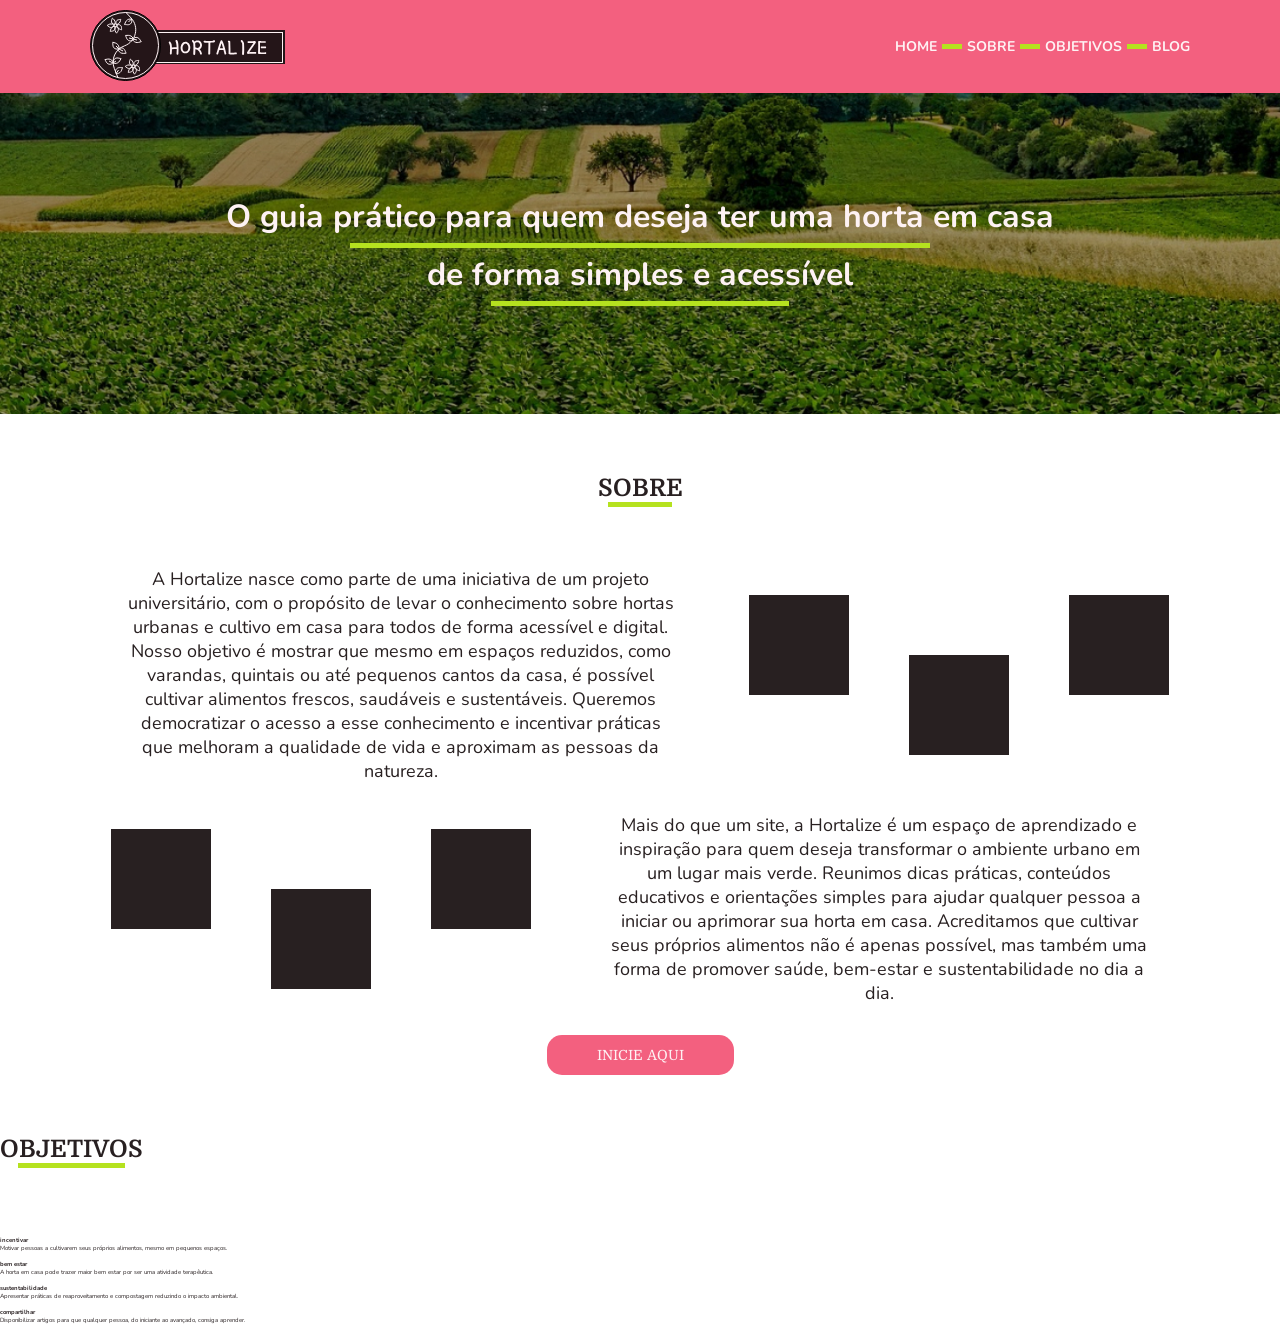
==== index.html @ 4fd70565 "Sobre css finalizado" ====
<!DOCTYPE html>
<html lang='pt-br'>
<head>
    <meta charset='utf-8'>
    <meta name='viewport' content='width=device-width, initial-scale=1'>
    <title>Hortalize</title>
    <link rel="preconnect" href="https://fonts.googleapis.com">
    <link rel="preconnect" href="https://fonts.gstatic.com" crossorigin>
    <link href="https://fonts.googleapis.com/css2?family=Nunito:ital,wght@0,200..1000;1,200..1000&display=swap" rel="stylesheet">
    <link rel="preconnect" href="https://fonts.googleapis.com">
    <link rel="preconnect" href="https://fonts.gstatic.com" crossorigin>
    <link href="https://fonts.googleapis.com/css2?family=Domine:wght@400..700&family=Nunito:ital,wght@0,200..1000;1,200..1000&display=swap" rel="stylesheet">
    <link rel='stylesheet' href='src/css/style.css'>
    <link rel="shortcut icon" href="src/assets/favicon.png" type="image/png">
</head>
<body>
    <header>
        <a href="#home" class="logo">
            <img src="src/assets/logo.svg" alt="Logo Hortalize">
        </a>
        <nav>
            <ul class="list-nav">
                <li><a href="#home">HOME</a></li>
                <li><a href="#sobre">SOBRE</a></li>
                <li><a href="#obj">OBJETIVOS</a></li>
                <li><a href="blog.html">BLOG</a></li>
            </ul>
        </nav>
    </header>
    <main>
        <section id="home">
            <h1>
                <p>
                    O guia prático para quem deseja ter uma horta em casa
                </p>
                <p>
                    de forma simples e acessível
                </p>
            </h1>
        </section>
        <section id="sobre">
            <h2 class="section-title">
                sobre
            </h2>
            <div class="sobre-description">
                <p>
                    A Hortalize nasce como parte de uma iniciativa de um projeto universitário, com o propósito de levar o conhecimento sobre hortas urbanas e cultivo em casa para todos de forma acessível e digital. Nosso objetivo é mostrar que mesmo em espaços reduzidos, como varandas, quintais ou até pequenos cantos da casa, é possível cultivar alimentos frescos, saudáveis e sustentáveis. Queremos democratizar o acesso a esse conhecimento e incentivar práticas que melhoram a qualidade de vida e aproximam as pessoas da natureza.
                </p>
                <ul class="sobre-icons">
                    <li><img src="" alt=""></li>
                    <li><img src="" alt=""></li>
                    <li><img src="" alt=""></li>
                </ul>
            </div>
            <div class="sobre-description">
                <ul class="sobre-icons">
                    <li><img src="" alt=""></li>
                    <li><img src="" alt=""></li>
                    <li><img src="" alt=""></li>
                </ul>
                <p>
                    Mais do que um site, a Hortalize é um espaço de aprendizado e inspiração para quem deseja transformar o ambiente urbano em um lugar mais verde. Reunimos dicas práticas, conteúdos educativos e orientações simples para ajudar qualquer pessoa a iniciar ou aprimorar sua horta em casa. Acreditamos que cultivar seus próprios alimentos não é apenas possível, mas também uma forma de promover saúde, bem-estar e sustentabilidade no dia a dia.
                </p>
            </div>
            <a id="sobre-button" href="blog.html">INICIE AQUI</a>

        </section>
        <section id="obj">
            <h2 class="section-title">
                OBJETIVOS
            </h2>
            <ul class="obj-list">
                <li>
                    <img src="" alt="">
                    <h3>
                        incentivar
                    </h3>
                    <p>
                        Motivar pessoas a cultivarem seus próprios alimentos, mesmo em pequenos espaços.
                    </p>
                </li>
                <li>
                    <img src="" alt="">
                    <h3>bem estar</h3>
                    <p>
                        A horta em casa pode trazer maior bem estar por ser uma atividade terapêutica.
                    </p>
                </li>
                <li>
                    <img src="" alt="">
                    <h3>sustentabilidade</h3>
                    <p>
                        Apresentar práticas de reaproveitamento e compostagem reduzindo o impacto ambiental.
                    </p>
                </li>
                <li>
                    <img src="" alt="">
                    <h3>compartilhar</h3>
                    <p>
                        Disponibilizar artigos para que qualquer pessoa, do iniciante ao avançado, consiga aprender.
                    </p>
                </li>
            </ul>
        </section>
    </main>
    <footer>
    </footer>

</body>
</html>
---- src/css/style.css ----
:root{
    --primary-bg: #F3607F;
    --secondary-bg: #FEF2F4;
    --primary-contrast: #B5E21F;
    --text-color:#282021;
    --text-color-contrast:#FEF2F4;
    --font-text: "Nunito", sans-serif;
    --font-title: "Domine", serif;
}

* {
    color: var(--text-color);
    padding: 0;
    margin: 0;
    outline: 0;
    box-sizing: border-box;
    font-family: var(--font-text);
    font-size: 62.5%;
    text-decoration: none;
    list-style-type: none;
}

header{
    display: flex;
    justify-content: space-between;
    align-items: center;
    background-color: var(--primary-bg);
    padding: 1rem 9rem;
}

.list-nav {
    display: flex;
}

.list-nav li::after {
    display: inline-block;
    content: "";
    background-color: var(--primary-contrast);
    width: 20px;
    height: 5px;
    margin: 0px 5px;
    margin-bottom: 2.5px;
}

.list-nav li:last-child::after {
    display: none;
}

.list-nav li a {
    font-size: 1.4rem;
    font-weight: bold;
    color: var(--text-color-contrast);
}

.list-nav li a:hover, #sobre-button:hover {
    opacity: .85;
    transition: .15s ease-in-out;
}

#home {
    background-image: url("../assets/background-home.jpg");
    background-repeat: no-repeat;
    background-size: cover;
    background-position: center;
    padding: 8% 0px;
}

#home > h1,#sobre {
    display: grid;
    place-items: center;
}

#home > h1 p {
    display: flex;
    flex-direction: column;
    justify-content: center;
    font-size: 3.2rem;
    color: var(--text-color-contrast);
    font-weight: bold;
    width: fit-content;
}

#home > h1 p::after {
    content: "";
    background-color: var(--primary-contrast);
    margin: 5px 0px;
    width: 70%;
    height: 5px;
    align-self: center;
}

.section-title {
    display: flex;
    flex-direction: column;
    font-size: 2.4rem;
    font-family: var(--font-title);
    font-weight: bold;
    text-transform: uppercase;
    text-align: center;
    padding: 60px 0px;
    width: fit-content;
}

.section-title::after {
    display: block;
    content: "";
    background-color: var(--primary-contrast);
    width: 75%;
    height: 5px;
    align-self: center;
}

.sobre-description {
    display: flex;
    justify-content: center;
    align-items: center;
    flex-wrap: wrap;
    gap: calc(2rem + 3vw);
    margin-bottom: 30px;
}

.sobre-description p {
    font-size: 1.8rem;
    max-width: 580px;
    text-align: center;
    padding: 0px 15px;
}

.sobre-icons {
    display: flex;
    gap: 60px;
}

.sobre-icons li {
    display: block;
    background-color: #282021;
    width: 100px;
    height: 100px;
}

.sobre-icons li:nth-child(even) {
    margin-top: 60px;
}

#sobre-button {
    background-color: var(--primary-bg);
    font-size: 1.4rem;
    font-family: var(--font-title);
    color: var(--text-color-contrast);
    padding: 12px 50px;
    border: none;
    border-radius: 15px;
}
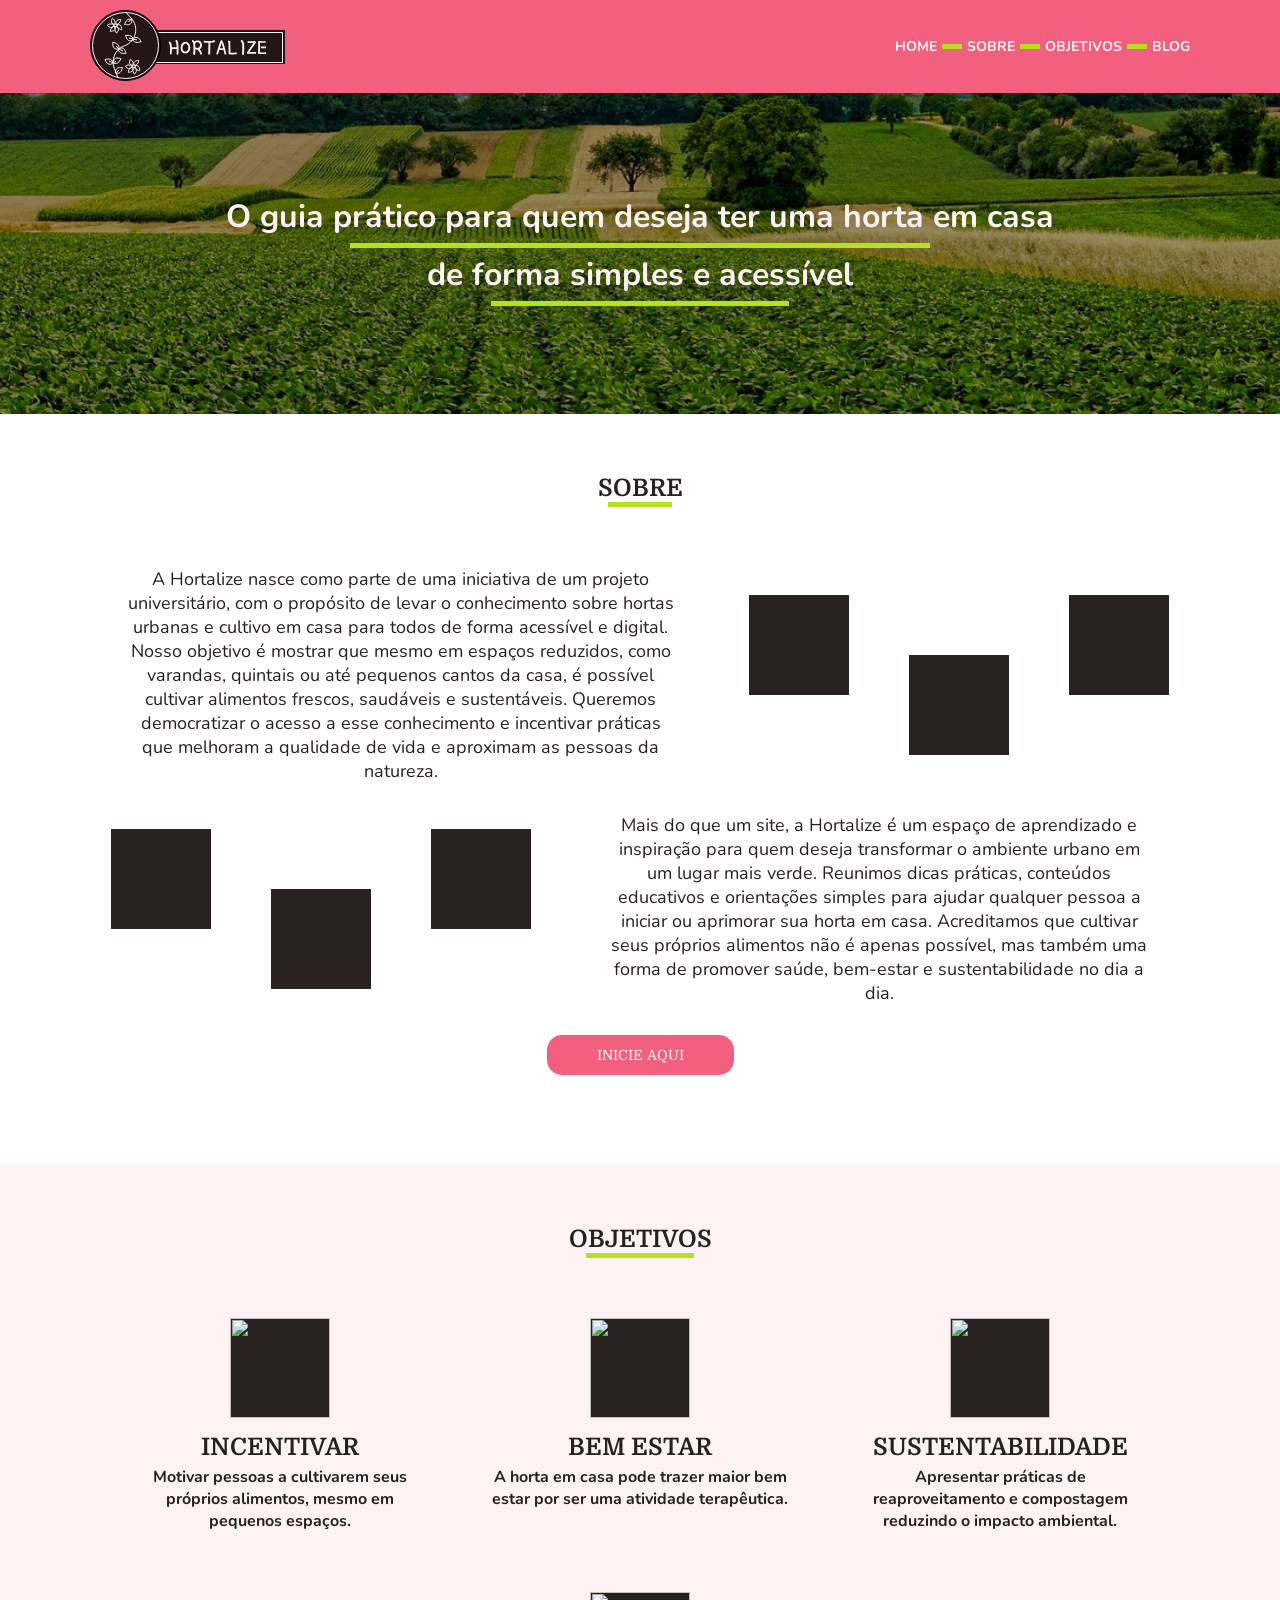
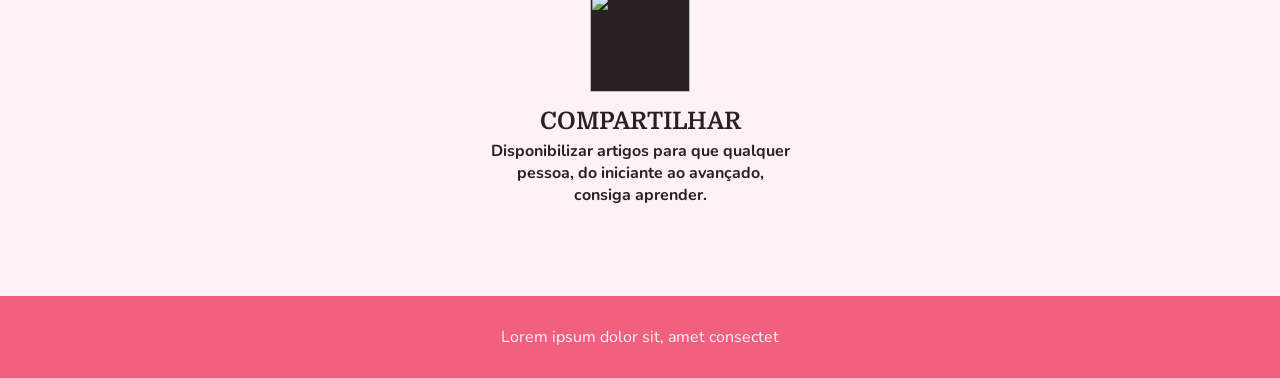
==== commit 72e40ee8: "Footer CSS completo" ====
--- a/index.html
+++ b/index.html
@@ -104,6 +104,7 @@
         </section>
     </main>
     <footer>
+        Lorem ipsum dolor sit, amet consectet
     </footer>
 
 </body>
--- a/src/css/style.css
+++ b/src/css/style.css
@@ -65,7 +65,7 @@
     padding: 8% 0px;
 }
 
-#home > h1,#sobre {
+#home > h1,#sobre, #obj {
     display: grid;
     place-items: center;
 }
@@ -131,7 +131,7 @@
     gap: 60px;
 }
 
-.sobre-icons li {
+.sobre-icons li, .obj-list li img {
     display: block;
     background-color: #282021;
     width: 100px;
@@ -152,3 +152,49 @@
     border-radius: 15px;
 }
 
+#obj {
+    background-color: var(--secondary-bg);
+    margin-top: 90px;
+    padding: 0px 15px 90px 15px;
+}
+
+.obj-list {
+    display: flex;
+    align-items: baseline;
+    justify-content: center;
+    flex-wrap: wrap;
+    gap: 60px;
+}
+
+.obj-list li {
+    display: flex;
+    flex-direction: column;
+    justify-content: center;
+    align-items: center;
+}
+
+.obj-list h3 {
+    font-size: 2.4rem;
+    font-family: var(--font-title);
+    font-weight: bold;
+    text-align: center;
+    text-transform: uppercase;
+    margin-top: 15px;
+    margin-bottom: 5px;
+}
+
+.obj-list p {
+    font-size: 1.6rem;
+    font-weight: bold;
+    text-align: center;
+    max-width: 300px;
+}
+
+
+footer {
+    background-color: var(--primary-bg);
+    font-size: 1.6rem;
+    color: var(--text-color-contrast);
+    padding: 30px 0;
+    text-align: center;
+}
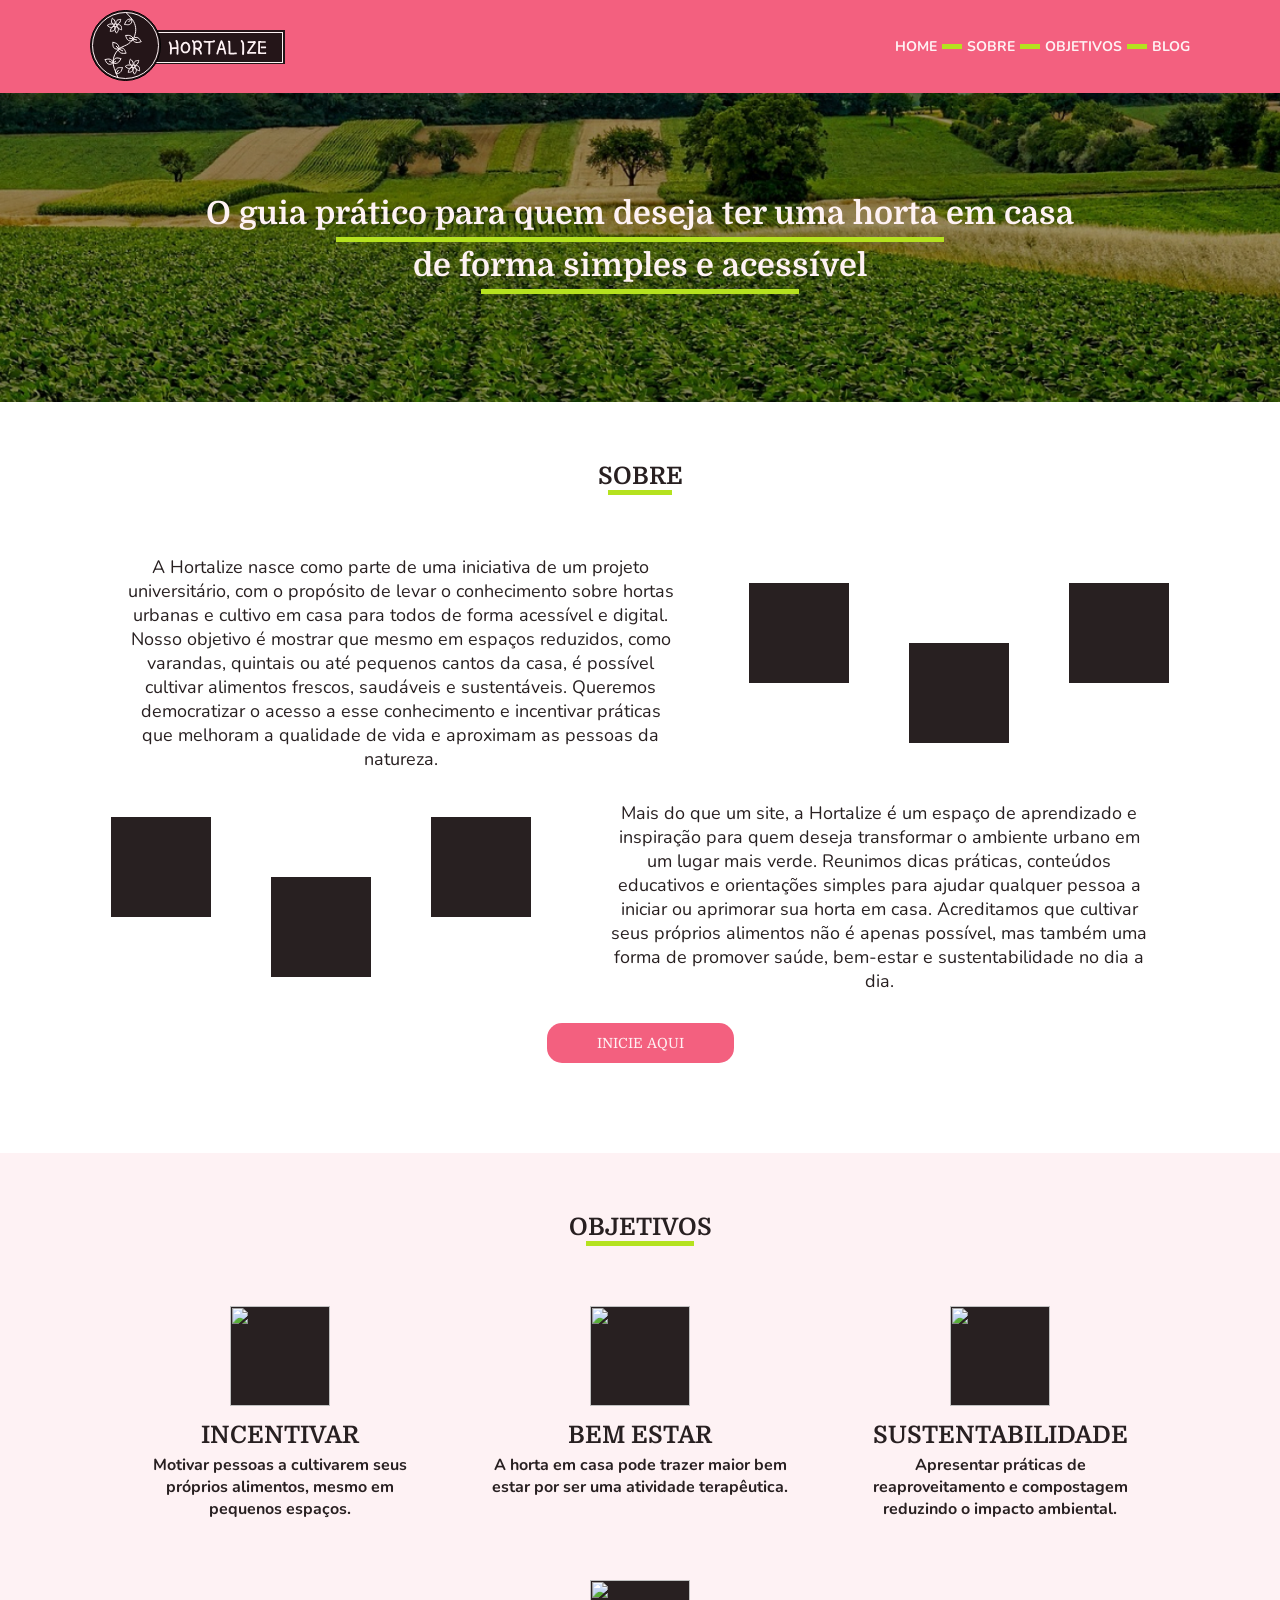
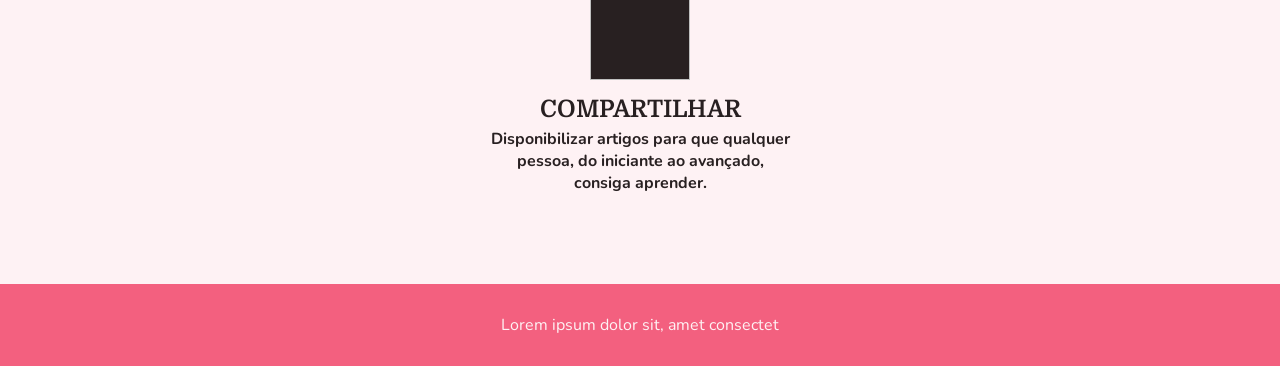
==== commit 8474d6c3: "Animacao de entrada adicionada no CSS" ====
--- a/index.html
+++ b/index.html
@@ -15,12 +15,12 @@
 </head>
 <body>
     <header>
-        <a href="#home" class="logo">
+        <a href="index.html" class="logo">
             <img src="src/assets/logo.svg" alt="Logo Hortalize">
         </a>
         <nav>
             <ul class="list-nav">
-                <li><a href="#home">HOME</a></li>
+                <li><a href="index.html">HOME</a></li>
                 <li><a href="#sobre">SOBRE</a></li>
                 <li><a href="#obj">OBJETIVOS</a></li>
                 <li><a href="blog.html">BLOG</a></li>
@@ -53,7 +53,7 @@
                 </ul>
             </div>
             <div class="sobre-description">
-                <ul class="sobre-icons">
+                <ul class="sobre-icons clear">
                     <li><img src="" alt=""></li>
                     <li><img src="" alt=""></li>
                     <li><img src="" alt=""></li>
--- a/src/css/style.css
+++ b/src/css/style.css
@@ -22,6 +22,8 @@
 
 header{
     display: flex;
+    flex-wrap: wrap;
+    gap: 30px;
     justify-content: space-between;
     align-items: center;
     background-color: var(--primary-bg);
@@ -57,6 +59,22 @@
     transition: .15s ease-in-out;
 }
 
+main {
+    animation: entradaMain 0.6s ease-out both;
+}
+
+@keyframes entradaMain {
+    from {
+        opacity: 0;
+        transform: translateY(15px);
+    }
+
+    to {
+        opacity: 1;
+        transform: translateY(0);
+    }
+}
+
 #home {
     background-image: url("../assets/background-home.jpg");
     background-repeat: no-repeat;
@@ -75,6 +93,7 @@
     flex-direction: column;
     justify-content: center;
     font-size: 3.2rem;
+    font-family: var(--font-title);
     color: var(--text-color-contrast);
     font-weight: bold;
     width: fit-content;
@@ -197,4 +216,64 @@
     color: var(--text-color-contrast);
     padding: 30px 0;
     text-align: center;
+}
+
+@media (max-width:1050px) {
+ 
+    .clear {
+        display: none;
+    }
+
+    header {
+        justify-content: center;
+    }
+
+    #home > h1 p {
+        font-size: 2.4rem;
+    }
+
+    .section-title {
+        padding-bottom: 30px;
+    }
+}
+
+@media (max-width:670px) {
+
+    #home > h1 p {
+        font-size: 1.8rem;
+    }
+
+    .section-title {
+        padding: 30px 0px;
+    }
+
+    #obj{
+        margin-top: 60px;
+    }
+
+}
+
+@media (max-width:450px) {
+
+    .list-nav {
+        display: flex;
+        gap: 15px;
+    }
+
+    .list-nav li::after {
+        display: none;
+    }
+
+    #home > h1 p {
+        font-size: 1.4rem;
+    }
+
+    .sobre-description p {
+        font-size: 1.4rem;
+        max-width: 380px;
+    }
+
+    .sobre-icons {
+        gap: 30px;
+    }
 }
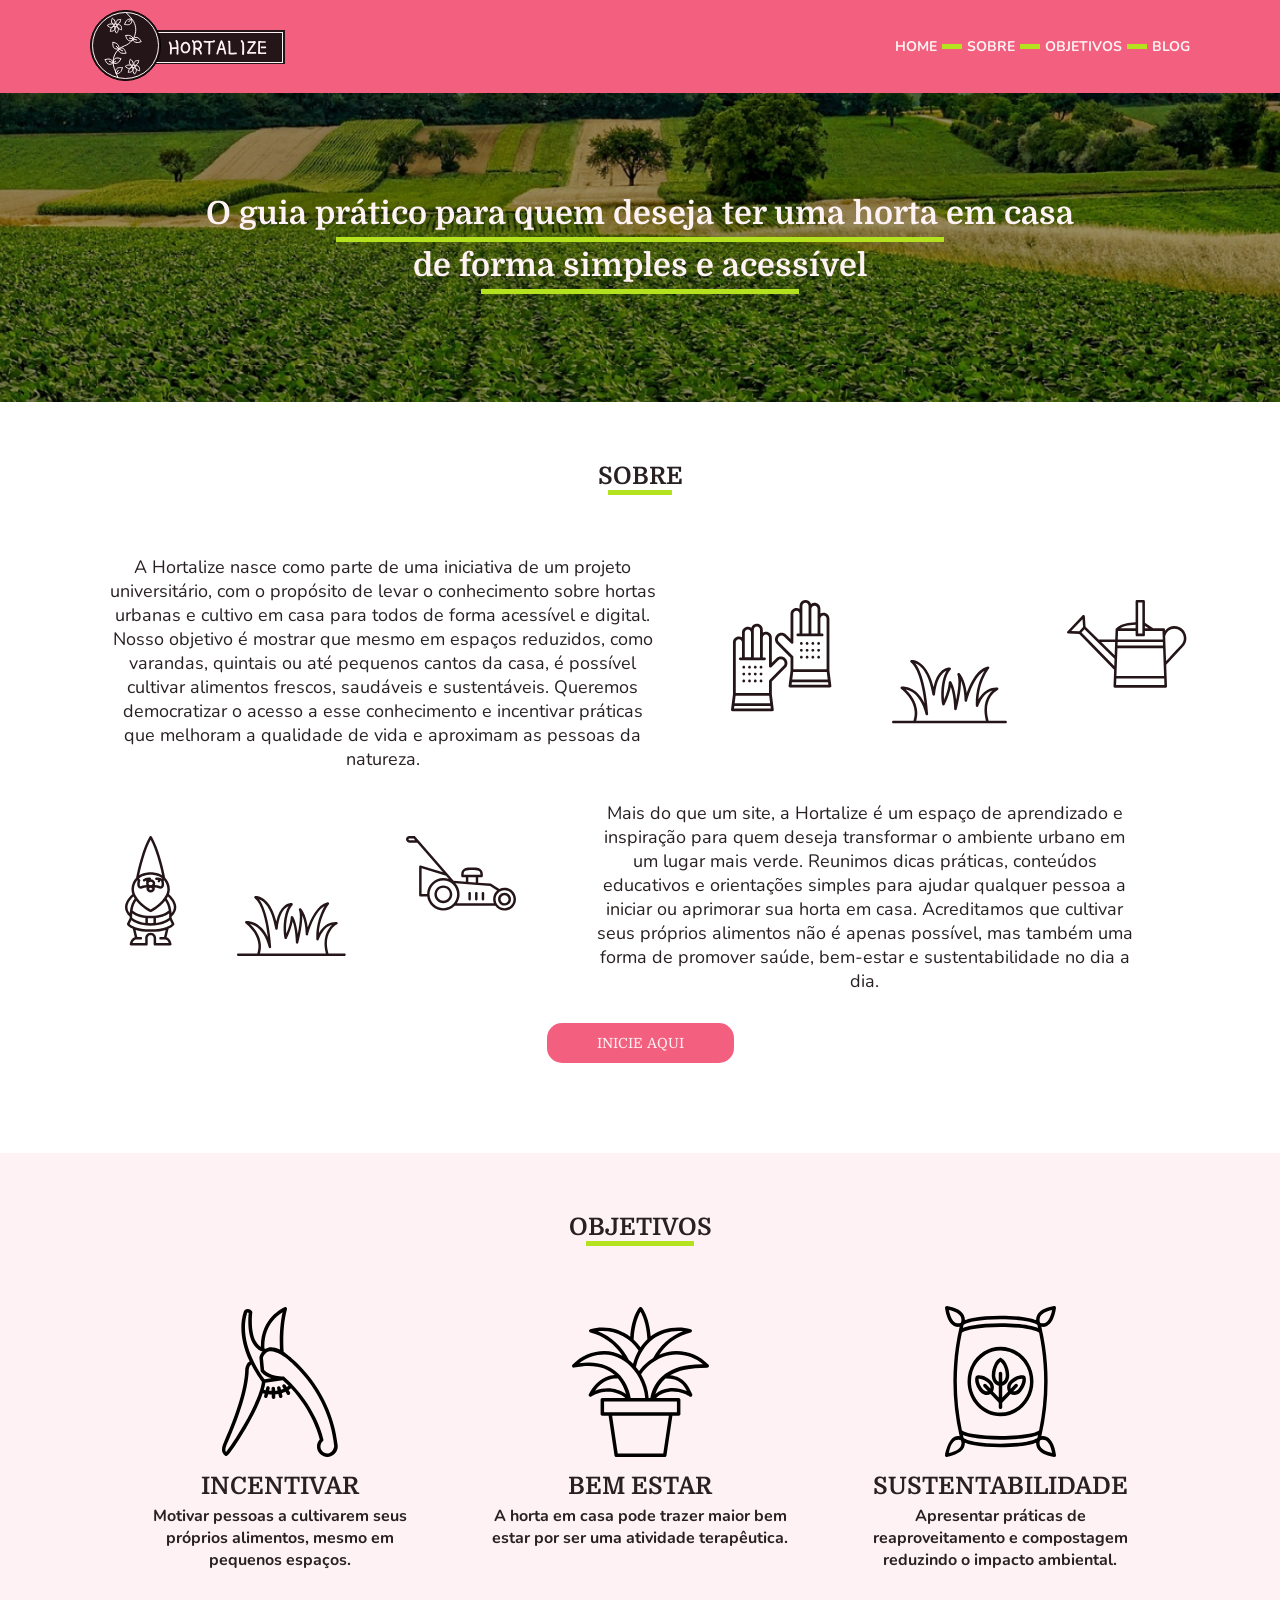
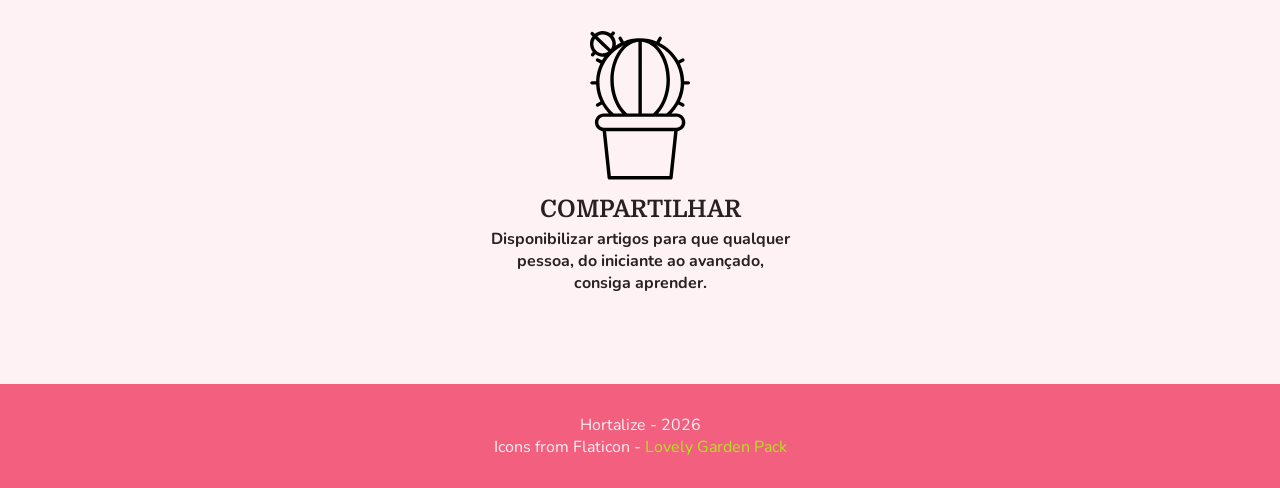
==== commit 7530d9c0: "Icons adicionados a homepage + creditos no footer" ====
--- a/index.html
+++ b/index.html
@@ -20,7 +20,7 @@
         </a>
         <nav>
             <ul class="list-nav">
-                <li><a href="index.html">HOME</a></li>
+                <li><a href="#home">HOME</a></li>
                 <li><a href="#sobre">SOBRE</a></li>
                 <li><a href="#obj">OBJETIVOS</a></li>
                 <li><a href="blog.html">BLOG</a></li>
@@ -47,16 +47,16 @@
                     A Hortalize nasce como parte de uma iniciativa de um projeto universitário, com o propósito de levar o conhecimento sobre hortas urbanas e cultivo em casa para todos de forma acessível e digital. Nosso objetivo é mostrar que mesmo em espaços reduzidos, como varandas, quintais ou até pequenos cantos da casa, é possível cultivar alimentos frescos, saudáveis e sustentáveis. Queremos democratizar o acesso a esse conhecimento e incentivar práticas que melhoram a qualidade de vida e aproximam as pessoas da natureza.
                 </p>
                 <ul class="sobre-icons">
-                    <li><img src="" alt=""></li>
-                    <li><img src="" alt=""></li>
-                    <li><img src="" alt=""></li>
+                    <li><img src="src/assets/icon5.svg" alt=""></li>
+                    <li><img src="src/assets/icon9.svg" alt=""></li>
+                    <li><img src="src/assets/icon10.svg" alt=""></li>
                 </ul>
             </div>
             <div class="sobre-description">
                 <ul class="sobre-icons clear">
-                    <li><img src="" alt=""></li>
-                    <li><img src="" alt=""></li>
-                    <li><img src="" alt=""></li>
+                    <li><img src="src/assets/icon7.svg" alt=""></li>
+                    <li><img src="src/assets/icon8.svg" alt=""></li>
+                    <li><img src="src/assets/icon6.svg" alt=""></li>
                 </ul>
                 <p>
                     Mais do que um site, a Hortalize é um espaço de aprendizado e inspiração para quem deseja transformar o ambiente urbano em um lugar mais verde. Reunimos dicas práticas, conteúdos educativos e orientações simples para ajudar qualquer pessoa a iniciar ou aprimorar sua horta em casa. Acreditamos que cultivar seus próprios alimentos não é apenas possível, mas também uma forma de promover saúde, bem-estar e sustentabilidade no dia a dia.
@@ -71,7 +71,7 @@
             </h2>
             <ul class="obj-list">
                 <li>
-                    <img src="" alt="">
+                    <img src="src/assets/icon3.svg" alt="">
                     <h3>
                         incentivar
                     </h3>
@@ -80,21 +80,21 @@
                     </p>
                 </li>
                 <li>
-                    <img src="" alt="">
+                    <img src="src/assets/icon1.svg" alt="">
                     <h3>bem estar</h3>
                     <p>
                         A horta em casa pode trazer maior bem estar por ser uma atividade terapêutica.
                     </p>
                 </li>
                 <li>
-                    <img src="" alt="">
+                    <img src="src/assets/icon4.svg" alt="">
                     <h3>sustentabilidade</h3>
                     <p>
                         Apresentar práticas de reaproveitamento e compostagem reduzindo o impacto ambiental.
                     </p>
                 </li>
                 <li>
-                    <img src="" alt="">
+                    <img src="src/assets/icon2.svg" alt="">
                     <h3>compartilhar</h3>
                     <p>
                         Disponibilizar artigos para que qualquer pessoa, do iniciante ao avançado, consiga aprender.
@@ -104,7 +104,14 @@
         </section>
     </main>
     <footer>
-        Lorem ipsum dolor sit, amet consectet
+        <p>
+            Hortalize - 2026
+        </p>
+        <p>
+            Icons from Flaticon - 
+            <a href="https://www.flaticon.com/packs/lovely-garden" target="_blank">Lovely Garden Pack</a>
+        </p>
+       
     </footer>
 
 </body>
--- a/src/css/style.css
+++ b/src/css/style.css
@@ -18,6 +18,7 @@
     font-size: 62.5%;
     text-decoration: none;
     list-style-type: none;
+    scroll-behavior: smooth;
 }
 
 header{
@@ -54,7 +55,7 @@
     color: var(--text-color-contrast);
 }
 
-.list-nav li a:hover, #sobre-button:hover {
+.list-nav li a:hover, #sobre-button:hover, footer a:hover {
     opacity: .85;
     transition: .15s ease-in-out;
 }
@@ -150,13 +151,6 @@
     gap: 60px;
 }
 
-.sobre-icons li, .obj-list li img {
-    display: block;
-    background-color: #282021;
-    width: 100px;
-    height: 100px;
-}
-
 .sobre-icons li:nth-child(even) {
     margin-top: 60px;
 }
@@ -212,10 +206,18 @@
 
 footer {
     background-color: var(--primary-bg);
+    padding: 30px 0;
+    text-align: center;
+}
+
+footer > p {
     font-size: 1.6rem;
     color: var(--text-color-contrast);
-    padding: 30px 0;
-    text-align: center;
+}
+
+footer a {
+    font-size: 1.6rem;
+    color: var(--primary-contrast);
 }
 
 @media (max-width:1050px) {
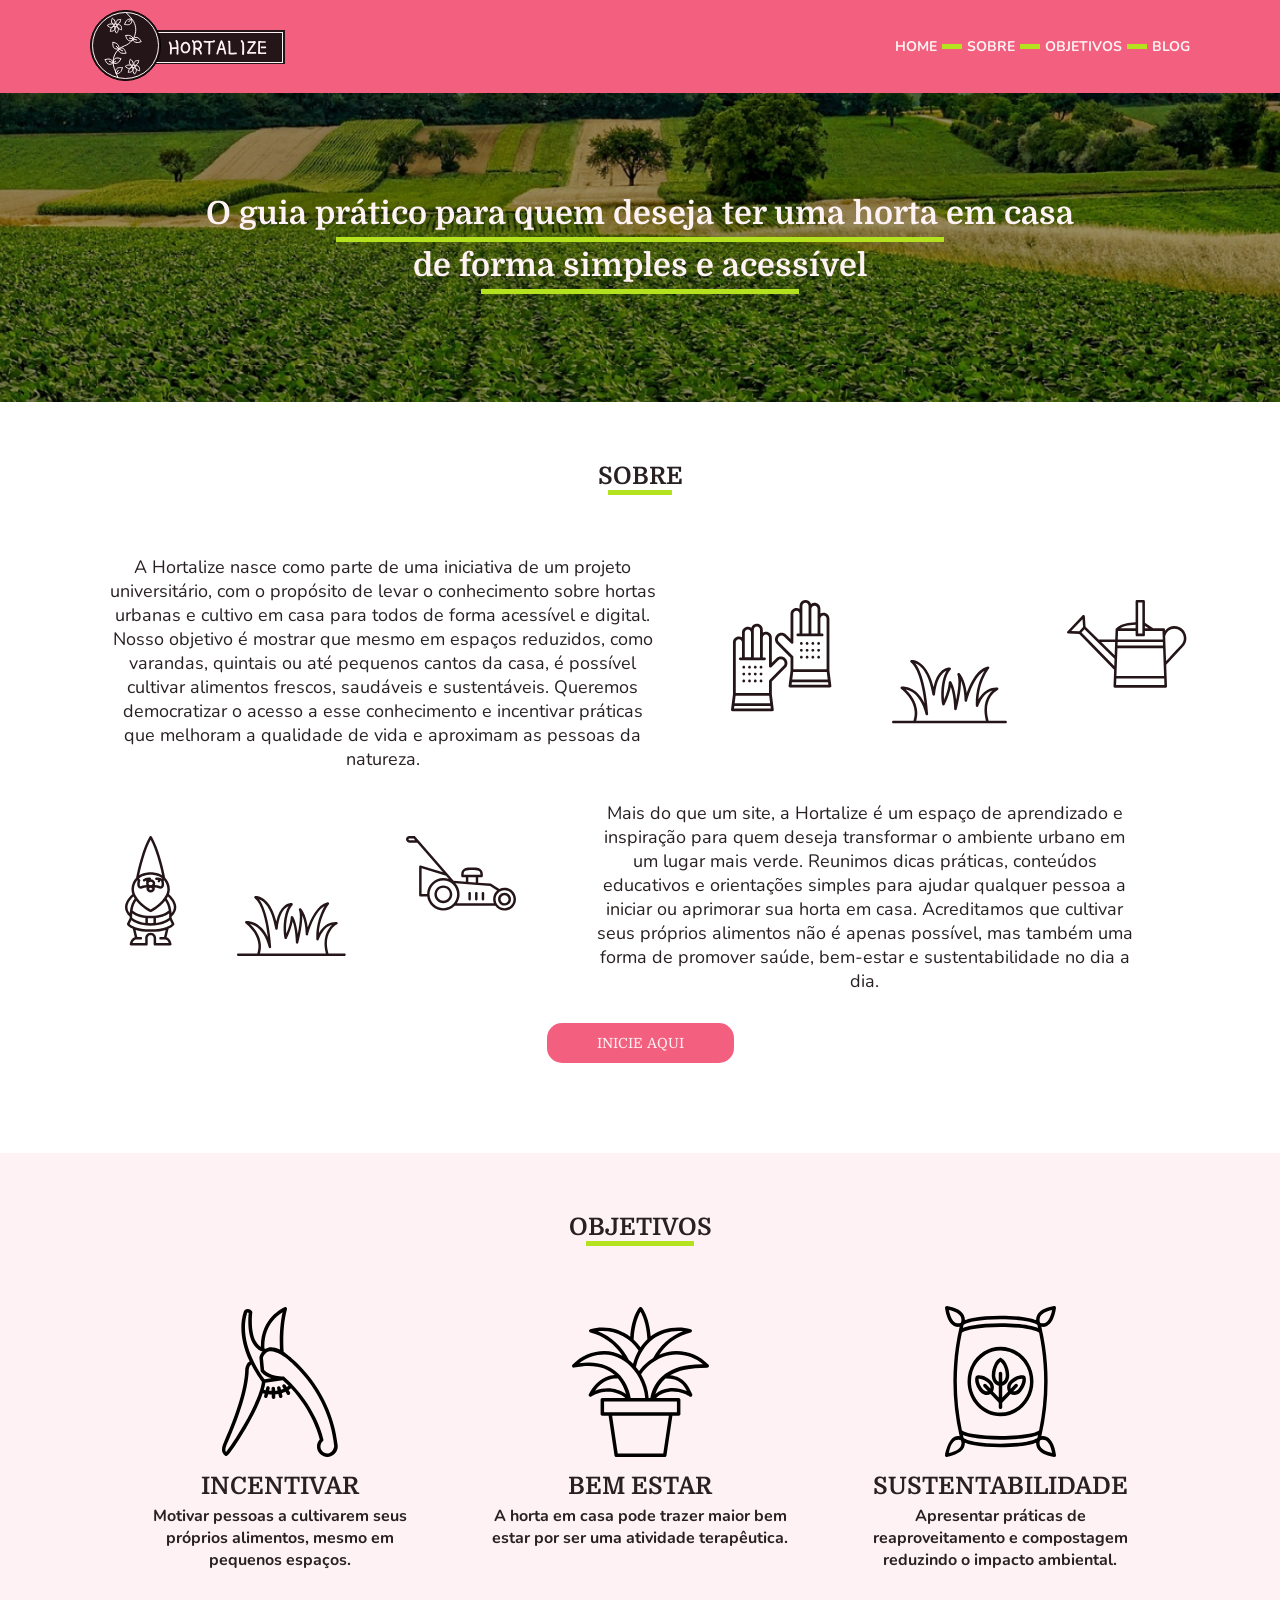
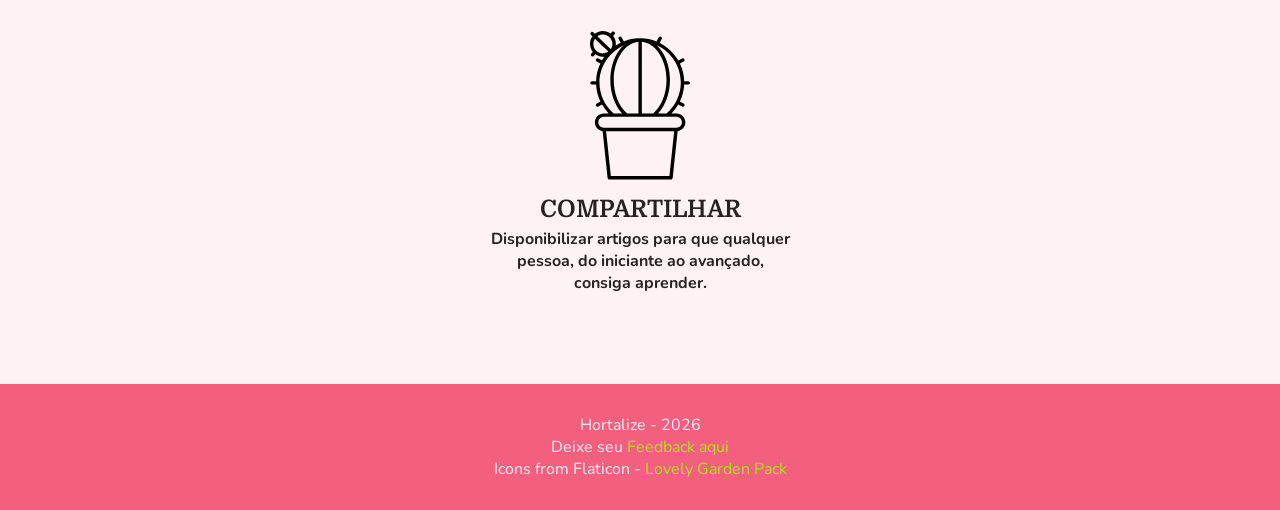
==== commit 487b22d6: "Adicionado link de feedback no footer" ====
--- a/index.html
+++ b/index.html
@@ -28,6 +28,12 @@
         </nav>
     </header>
     <main>
+        <div class="loading loading-on">
+            <div class="loading-text">
+                <img src="src/assets/loading-image.png" alt="Logo Hortalize">
+                Carregando 
+            </div>
+        </div>
         <section id="home">
             <h1>
                 <p>
@@ -108,11 +114,20 @@
             Hortalize - 2026
         </p>
         <p>
+            Deixe seu
+            <a href="https://forms.gle/gW9gvYGszAeY2fDi6" target="_blank">Feedback aqui</a>
+        </p>
+        <p>
             Icons from Flaticon - 
             <a href="https://www.flaticon.com/packs/lovely-garden" target="_blank">Lovely Garden Pack</a>
         </p>
        
     </footer>
-
+    <script>
+        const loadingElement = document.querySelector(".loading");
+        setTimeout(() => {
+            loadingElement.classList.remove("loading-on")
+        }, 1000)
+    </script>    
 </body>
 </html>
--- a/src/css/style.css
+++ b/src/css/style.css
@@ -2,6 +2,7 @@
     --primary-bg: #F3607F;
     --secondary-bg: #FEF2F4;
     --primary-contrast: #B5E21F;
+    --secondary-contrast: #8CB10F;
     --text-color:#282021;
     --text-color-contrast:#FEF2F4;
     --font-text: "Nunito", sans-serif;
@@ -21,6 +22,53 @@
     scroll-behavior: smooth;
 }
 
+.loading {
+    display: none;
+    background-color: var(--secondary-bg);
+    position: absolute;
+    top: 0;
+    left: 0;
+    width: 100%;
+    height: 1000px;
+    z-index: 1;
+}
+
+.loading img {
+    display: block;
+    max-width: 150px;
+    margin-bottom: 15px;
+    margin-left: 10px;
+    animation: loading 2s ease-in-out infinite;
+}
+
+.loading-text {
+    display: block;
+    font-size: 2.4rem;
+    font-family: var(--font-title);
+    text-transform: uppercase;
+    position: relative;
+    top: 20%;
+    left: 45%;
+    max-width: fit-content;
+}
+
+.loading-on {
+    display: block;
+}
+
+@keyframes loading {
+  0%,
+  100% {
+    opacity: 0.6;
+    transform: scale(0.98);
+  }
+
+  50% {
+    opacity: 1;
+    transform: scale(1);
+  }
+}
+
 header{
     display: flex;
     flex-wrap: wrap;
@@ -208,6 +256,7 @@
     background-color: var(--primary-bg);
     padding: 30px 0;
     text-align: center;
+
 }
 
 footer > p {
@@ -237,6 +286,7 @@
     .section-title {
         padding-bottom: 30px;
     }
+
 }
 
 @media (max-width:670px) {
